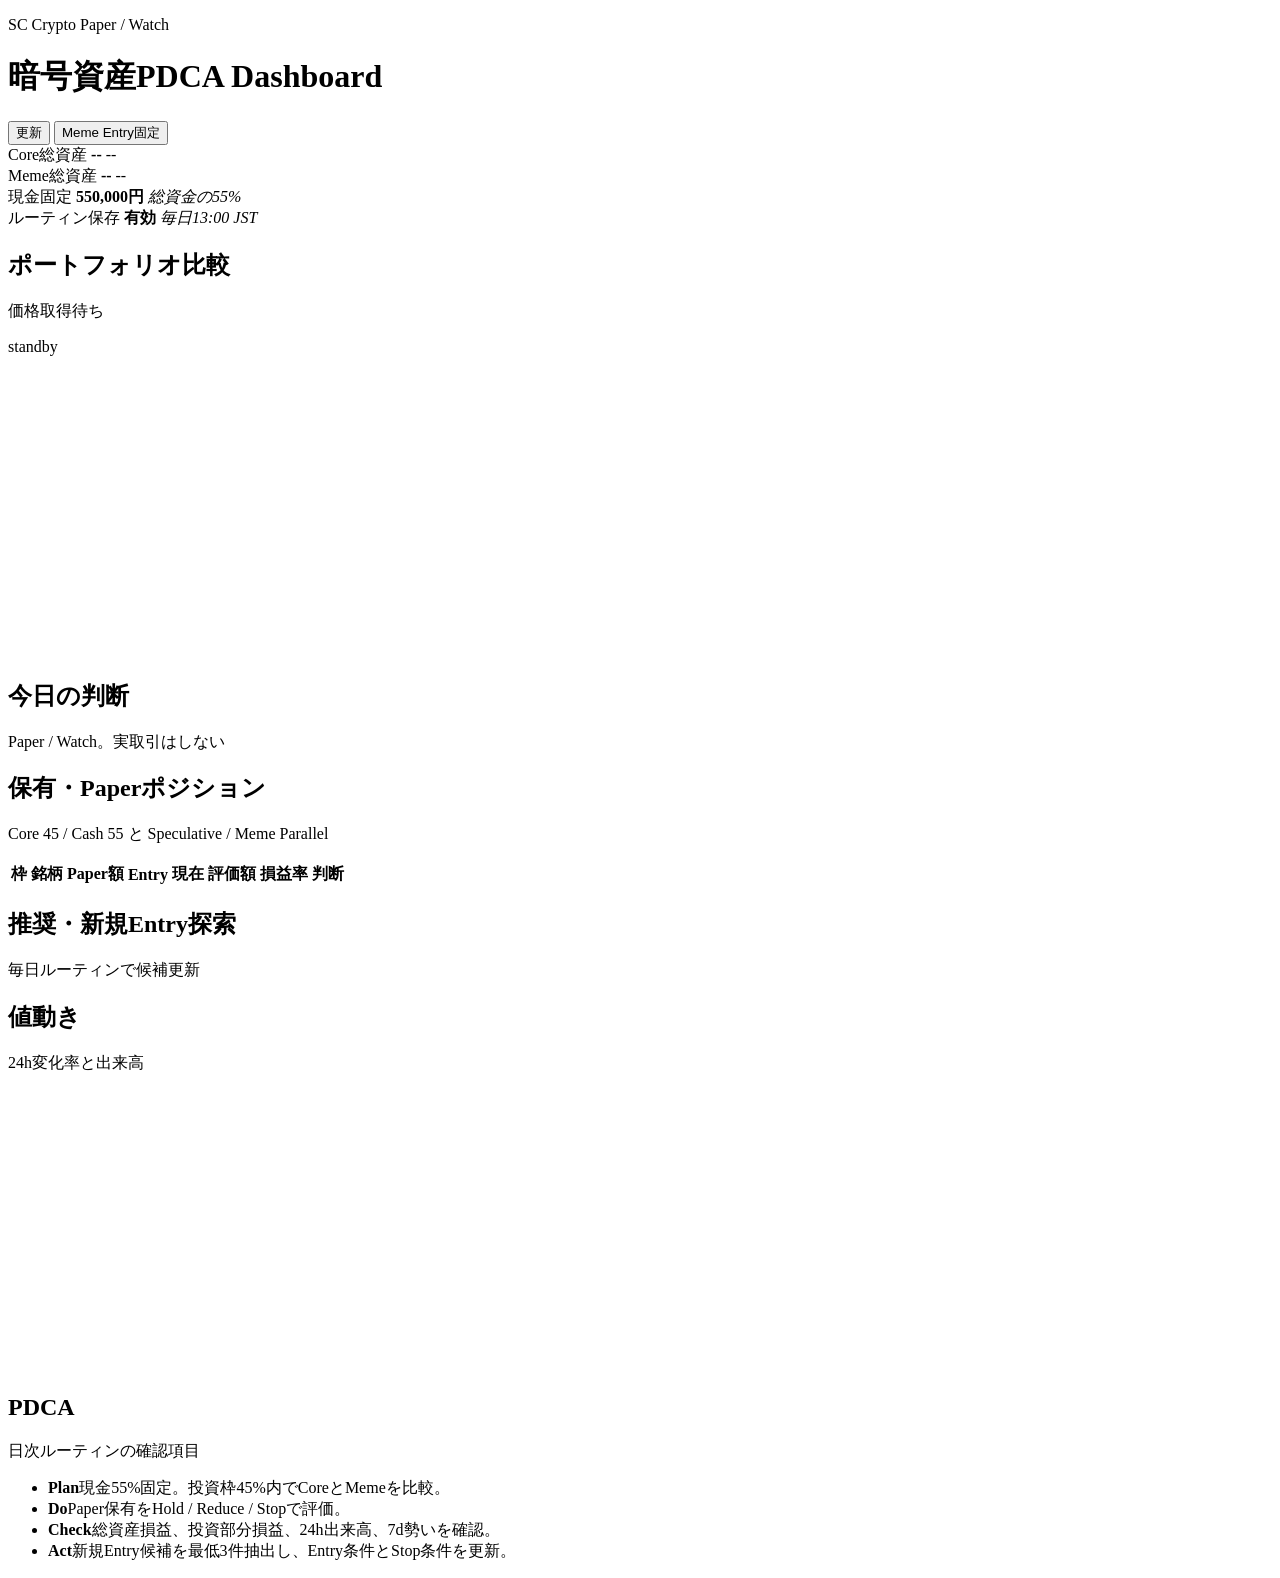
==== dashboard/crypto-pdca/index.html @ 44f3a02a "Add crypto PDCA dashboard: dashboard/crypto-pdca/index.html" ====
<!doctype html>
<html lang="ja">
  <head>
    <meta charset="utf-8" />
    <meta name="viewport" content="width=device-width, initial-scale=1" />
    <title>SC Crypto Dashboard</title>
    <link rel="stylesheet" href="./styles.css" />
  </head>
  <body>
    <main class="shell">
      <header class="topbar">
        <div>
          <p class="eyebrow">SC Crypto Paper / Watch</p>
          <h1>暗号資産PDCA Dashboard</h1>
        </div>
        <div class="actions">
          <button id="refreshBtn" type="button">更新</button>
          <button id="lockSpecBtn" type="button">Meme Entry固定</button>
        </div>
      </header>

      <section class="status-grid" aria-label="summary">
        <article class="metric primary">
          <span>Core総資産</span>
          <strong id="coreTotal">--</strong>
          <em id="corePnl">--</em>
        </article>
        <article class="metric accent">
          <span>Meme総資産</span>
          <strong id="memeTotal">--</strong>
          <em id="memePnl">--</em>
        </article>
        <article class="metric">
          <span>現金固定</span>
          <strong>550,000円</strong>
          <em>総資金の55%</em>
        </article>
        <article class="metric">
          <span>ルーティン保存</span>
          <strong>有効</strong>
          <em>毎日13:00 JST</em>
        </article>
      </section>

      <section class="dashboard">
        <section class="panel wide">
          <div class="panel-head">
            <div>
              <h2>ポートフォリオ比較</h2>
              <p id="lastUpdated">価格取得待ち</p>
            </div>
            <span id="apiStatus" class="pill">standby</span>
          </div>
          <div class="split">
            <div>
              <canvas id="assetCanvas" width="720" height="300" aria-label="asset chart"></canvas>
            </div>
            <div class="scenario-list" id="scenarioList"></div>
          </div>
        </section>

        <section class="panel">
          <div class="panel-head">
            <div>
              <h2>今日の判断</h2>
              <p>Paper / Watch。実取引はしない</p>
            </div>
          </div>
          <div id="decisionBox" class="decision-box"></div>
        </section>

        <section class="panel wide">
          <div class="panel-head">
            <div>
              <h2>保有・Paperポジション</h2>
              <p>Core 45 / Cash 55 と Speculative / Meme Parallel</p>
            </div>
          </div>
          <div class="table-wrap">
            <table>
              <thead>
                <tr>
                  <th>枠</th>
                  <th>銘柄</th>
                  <th>Paper額</th>
                  <th>Entry</th>
                  <th>現在</th>
                  <th>評価額</th>
                  <th>損益率</th>
                  <th>判断</th>
                </tr>
              </thead>
              <tbody id="positionsBody"></tbody>
            </table>
          </div>
        </section>

        <section class="panel">
          <div class="panel-head">
            <div>
              <h2>推奨・新規Entry探索</h2>
              <p>毎日ルーティンで候補更新</p>
            </div>
          </div>
          <div id="recommendations"></div>
        </section>

        <section class="panel wide">
          <div class="panel-head">
            <div>
              <h2>値動き</h2>
              <p>24h変化率と出来高</p>
            </div>
          </div>
          <canvas id="moveCanvas" width="1100" height="280" aria-label="movement chart"></canvas>
        </section>

        <section class="panel">
          <div class="panel-head">
            <div>
              <h2>PDCA</h2>
              <p>日次ルーティンの確認項目</p>
            </div>
          </div>
          <ul class="pdca">
            <li><b>Plan</b><span>現金55%固定。投資枠45%内でCoreとMemeを比較。</span></li>
            <li><b>Do</b><span>Paper保有をHold / Reduce / Stopで評価。</span></li>
            <li><b>Check</b><span>総資産損益、投資部分損益、24h出来高、7d勢いを確認。</span></li>
            <li><b>Act</b><span>新規Entry候補を最低3件抽出し、Entry条件とStop条件を更新。</span></li>
          </ul>
        </section>
      </section>
    </main>
    <script src="./app.js"></script>
  </body>
</html>
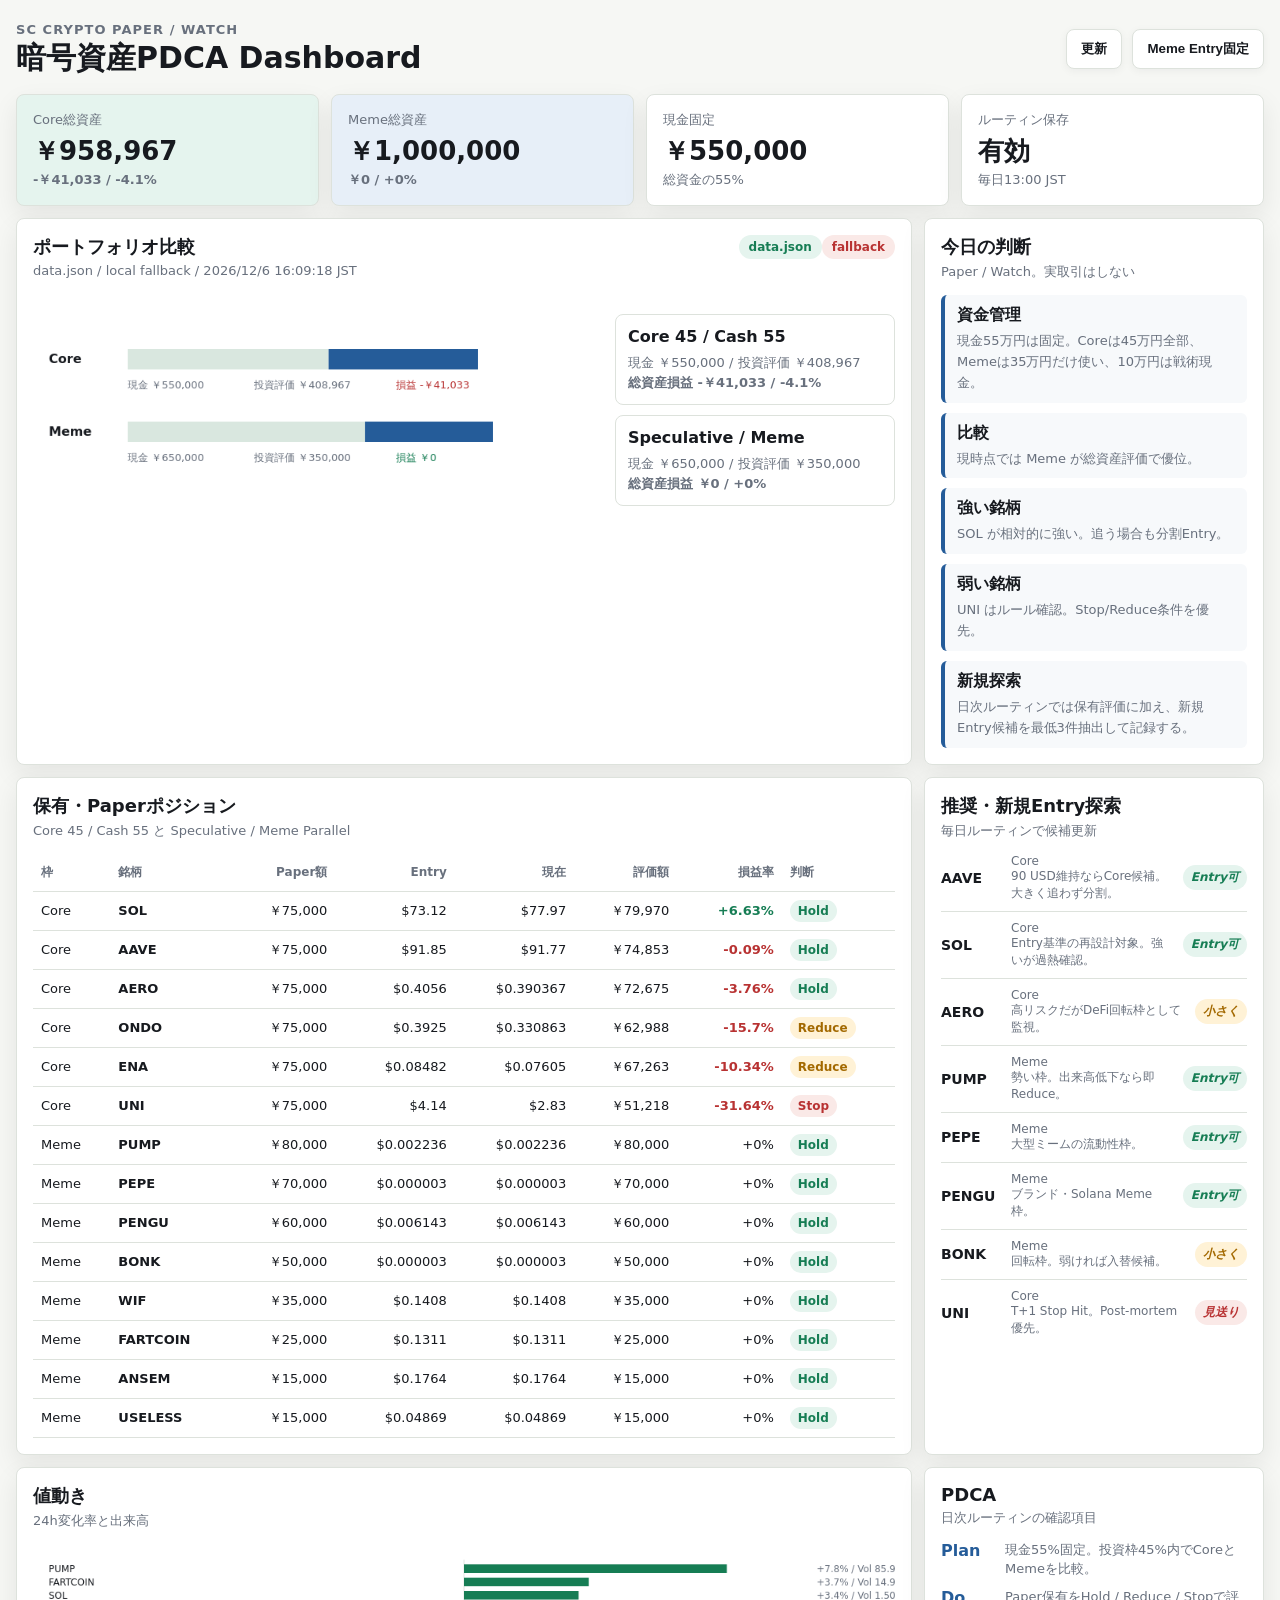
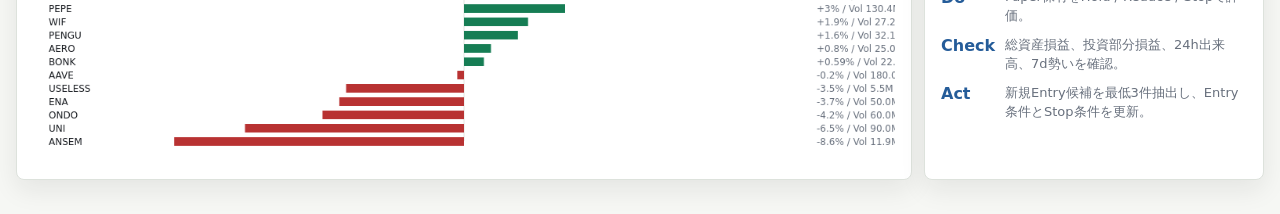
==== commit 3fab3b2d: "Show crypto dashboard data source" ====
--- a/dashboard/crypto-pdca/index.html
+++ b/dashboard/crypto-pdca/index.html
@@ -32,13 +32,13 @@
         </article>
         <article class="metric">
           <span>現金固定</span>
-          <strong>550,000円</strong>
-          <em>総資金の55%</em>
+          <strong id="fixedCash">--</strong>
+          <em id="fixedCashNote">総資金の55%</em>
         </article>
         <article class="metric">
           <span>ルーティン保存</span>
-          <strong>有効</strong>
-          <em>毎日13:00 JST</em>
+          <strong id="routineState">--</strong>
+          <em id="routineSchedule">--</em>
         </article>
       </section>
 
@@ -49,7 +49,7 @@
               <h2>ポートフォリオ比較</h2>
               <p id="lastUpdated">価格取得待ち</p>
             </div>
-            <span id="apiStatus" class="pill">standby</span>
+            <div class="pill-row"><span id="dataStatus" class="pill">data</span><span id="apiStatus" class="pill">standby</span></div>
           </div>
           <div class="split">
             <div>
--- a/dashboard/crypto-pdca/styles.css
+++ b/dashboard/crypto-pdca/styles.css
@@ -0,0 +1,390 @@
+:root {
+  color-scheme: light;
+  --bg: #f6f7f4;
+  --panel: #ffffff;
+  --ink: #171a1f;
+  --muted: #68707d;
+  --line: #dde2dc;
+  --green: #167d54;
+  --red: #b83232;
+  --blue: #255c99;
+  --amber: #a36900;
+  --soft-green: #e5f4ee;
+  --soft-blue: #e7eff8;
+  --soft-red: #fae9e7;
+  --shadow: 0 10px 26px rgba(23, 26, 31, 0.08);
+  font-family: ui-sans-serif, system-ui, -apple-system, BlinkMacSystemFont, "Segoe UI", sans-serif;
+}
+
+* {
+  box-sizing: border-box;
+}
+
+body {
+  margin: 0;
+  background: var(--bg);
+  color: var(--ink);
+}
+
+.shell {
+  width: min(1500px, calc(100vw - 32px));
+  margin: 0 auto;
+  padding: 22px 0 34px;
+}
+
+.topbar {
+  display: flex;
+  align-items: center;
+  justify-content: space-between;
+  gap: 18px;
+  margin-bottom: 18px;
+}
+
+.eyebrow {
+  margin: 0 0 4px;
+  color: var(--muted);
+  font-size: 13px;
+  font-weight: 700;
+  letter-spacing: 0.08em;
+  text-transform: uppercase;
+}
+
+h1,
+h2,
+p {
+  margin: 0;
+}
+
+h1 {
+  font-size: 30px;
+  line-height: 1.15;
+}
+
+h2 {
+  font-size: 18px;
+}
+
+button {
+  border: 1px solid var(--line);
+  border-radius: 8px;
+  background: var(--panel);
+  color: var(--ink);
+  cursor: pointer;
+  font-weight: 700;
+  padding: 10px 14px;
+  box-shadow: 0 2px 8px rgba(23, 26, 31, 0.05);
+}
+
+button:hover {
+  border-color: #b9c1ba;
+}
+
+.actions {
+  display: flex;
+  gap: 10px;
+  flex-wrap: wrap;
+  justify-content: flex-end;
+}
+
+.status-grid {
+  display: grid;
+  grid-template-columns: repeat(4, minmax(0, 1fr));
+  gap: 12px;
+  margin-bottom: 12px;
+}
+
+.metric {
+  background: var(--panel);
+  border: 1px solid var(--line);
+  border-radius: 8px;
+  padding: 16px;
+  box-shadow: var(--shadow);
+  min-height: 112px;
+}
+
+.metric span,
+.metric em {
+  display: block;
+  color: var(--muted);
+  font-style: normal;
+  font-size: 13px;
+}
+
+.metric strong {
+  display: block;
+  margin: 8px 0 6px;
+  font-size: 26px;
+  line-height: 1.1;
+}
+
+.metric.primary {
+  background: var(--soft-green);
+}
+
+.metric.accent {
+  background: var(--soft-blue);
+}
+
+.dashboard {
+  display: grid;
+  grid-template-columns: minmax(0, 1.45fr) minmax(340px, 0.55fr);
+  gap: 12px;
+}
+
+.panel {
+  background: var(--panel);
+  border: 1px solid var(--line);
+  border-radius: 8px;
+  padding: 16px;
+  box-shadow: var(--shadow);
+  min-width: 0;
+}
+
+.panel.wide {
+  grid-column: span 1;
+}
+
+.panel-head {
+  display: flex;
+  align-items: start;
+  justify-content: space-between;
+  gap: 12px;
+  margin-bottom: 14px;
+}
+
+.panel-head p {
+  margin-top: 4px;
+  color: var(--muted);
+  font-size: 13px;
+}
+
+.pill {
+  display: inline-flex;
+  align-items: center;
+  border-radius: 999px;
+  padding: 5px 10px;
+  background: #eef1ee;
+  color: var(--muted);
+  font-size: 12px;
+  font-weight: 800;
+  white-space: nowrap;
+}
+
+.pill.good {
+  background: var(--soft-green);
+  color: var(--green);
+}
+
+.pill.bad {
+  background: var(--soft-red);
+  color: var(--red);
+}
+
+.split {
+  display: grid;
+  grid-template-columns: minmax(0, 1fr) 280px;
+  gap: 14px;
+  align-items: center;
+}
+
+canvas {
+  max-width: 100%;
+  height: auto;
+  display: block;
+}
+
+.scenario-list {
+  display: grid;
+  gap: 10px;
+}
+
+.scenario-card {
+  border: 1px solid var(--line);
+  border-radius: 8px;
+  padding: 12px;
+}
+
+.scenario-card b {
+  display: block;
+  margin-bottom: 6px;
+}
+
+.scenario-card span {
+  color: var(--muted);
+  font-size: 13px;
+}
+
+.decision-box {
+  display: grid;
+  gap: 10px;
+}
+
+.decision {
+  border-left: 4px solid var(--blue);
+  background: #f7f9fb;
+  padding: 10px 12px;
+  border-radius: 6px;
+}
+
+.decision strong {
+  display: block;
+  margin-bottom: 4px;
+}
+
+.decision span {
+  color: var(--muted);
+  font-size: 13px;
+  line-height: 1.45;
+}
+
+.table-wrap {
+  overflow-x: auto;
+}
+
+table {
+  width: 100%;
+  border-collapse: collapse;
+  min-width: 860px;
+  font-size: 13px;
+}
+
+th,
+td {
+  padding: 10px 8px;
+  border-bottom: 1px solid var(--line);
+  text-align: right;
+  white-space: nowrap;
+}
+
+th:first-child,
+td:first-child,
+th:nth-child(2),
+td:nth-child(2),
+th:last-child,
+td:last-child {
+  text-align: left;
+}
+
+th {
+  color: var(--muted);
+  font-size: 12px;
+}
+
+.gain {
+  color: var(--green);
+  font-weight: 800;
+}
+
+.loss {
+  color: var(--red);
+  font-weight: 800;
+}
+
+.tag {
+  border-radius: 999px;
+  padding: 4px 8px;
+  background: #eef1ee;
+  color: var(--muted);
+  font-size: 12px;
+  font-weight: 800;
+}
+
+.tag.buy {
+  background: var(--soft-green);
+  color: var(--green);
+}
+
+.tag.caution {
+  background: #fff2d6;
+  color: var(--amber);
+}
+
+.tag.stop {
+  background: var(--soft-red);
+  color: var(--red);
+}
+
+.rec-list {
+  display: grid;
+  gap: 9px;
+}
+
+.rec-item {
+  display: grid;
+  grid-template-columns: 60px 1fr auto;
+  gap: 10px;
+  align-items: center;
+  border-bottom: 1px solid var(--line);
+  padding-bottom: 9px;
+}
+
+.rec-item:last-child {
+  border-bottom: 0;
+  padding-bottom: 0;
+}
+
+.rec-item b {
+  font-size: 14px;
+}
+
+.rec-item span {
+  display: block;
+  color: var(--muted);
+  font-size: 12px;
+}
+
+.pdca {
+  margin: 0;
+  padding: 0;
+  list-style: none;
+  display: grid;
+  gap: 10px;
+}
+
+.pdca li {
+  display: grid;
+  grid-template-columns: 56px 1fr;
+  gap: 8px;
+}
+
+.pdca b {
+  color: var(--blue);
+}
+
+.pdca span {
+  color: var(--muted);
+  font-size: 13px;
+  line-height: 1.45;
+}
+
+@media (max-width: 1050px) {
+  .status-grid,
+  .dashboard,
+  .split {
+    grid-template-columns: 1fr;
+  }
+
+  .topbar {
+    align-items: flex-start;
+    flex-direction: column;
+  }
+}
+
+@media (max-width: 640px) {
+  .shell {
+    width: min(100vw - 20px, 1500px);
+    padding-top: 14px;
+  }
+
+  .status-grid {
+    gap: 10px;
+  }
+
+  h1 {
+    font-size: 24px;
+  }
+
+  .metric strong {
+    font-size: 22px;
+  }
+}
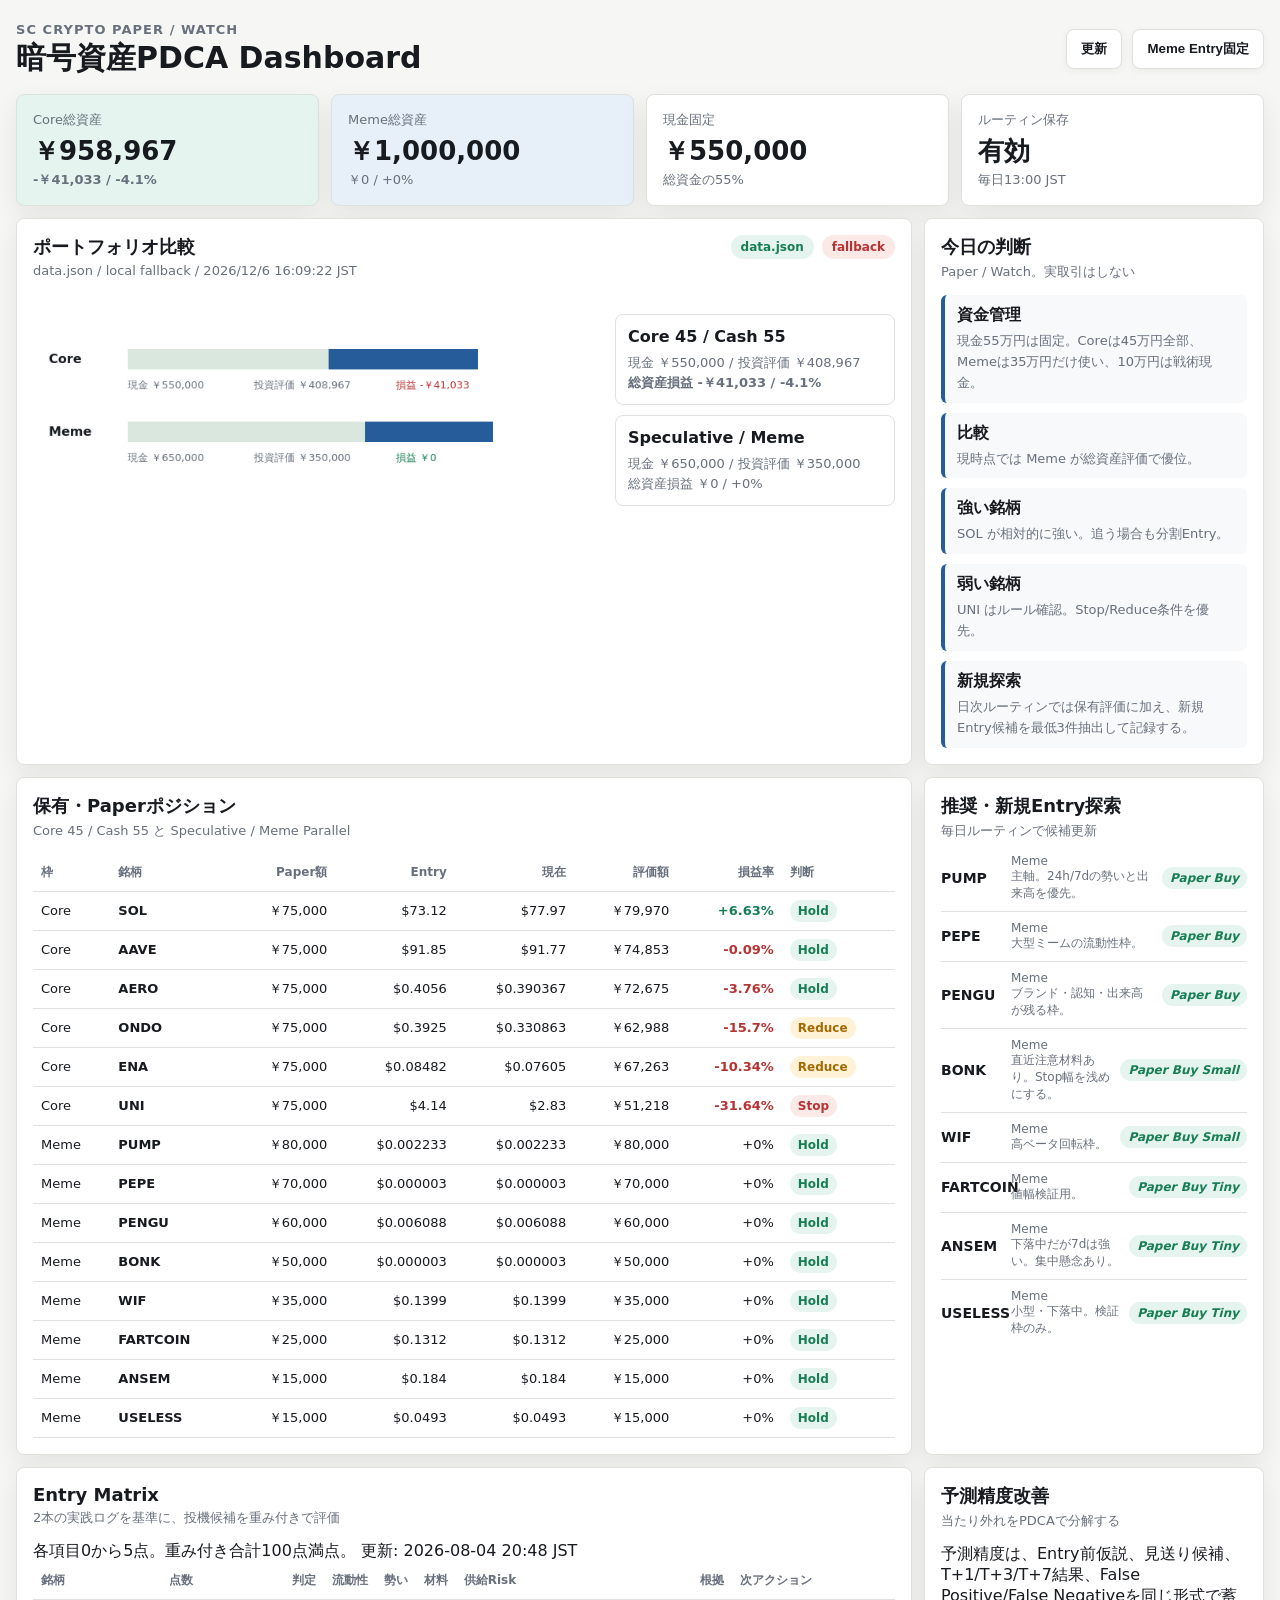
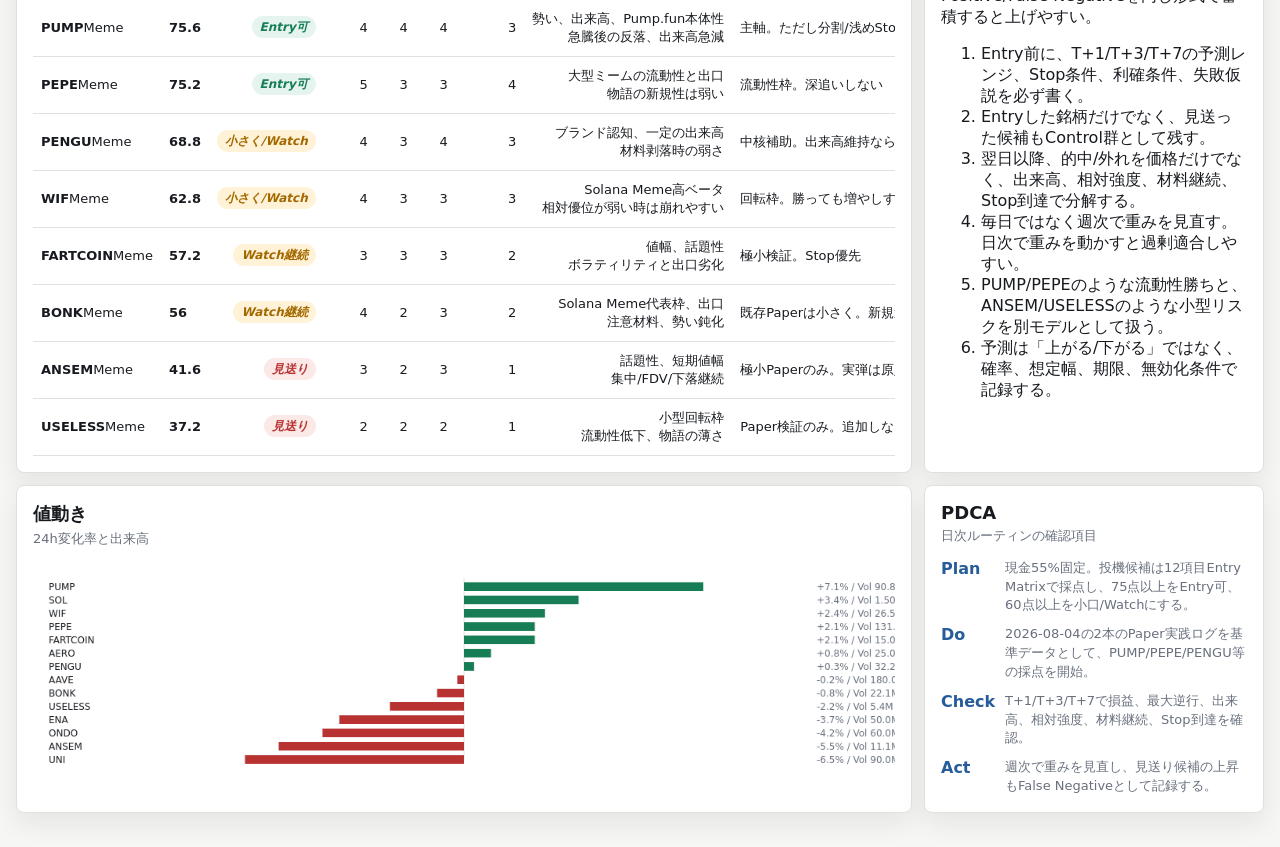
==== commit 78d866e1: "Add entry matrix dashboard sections" ====
--- a/dashboard/crypto-pdca/index.html
+++ b/dashboard/crypto-pdca/index.html
@@ -108,6 +108,26 @@
         <section class="panel wide">
           <div class="panel-head">
             <div>
+              <h2>Entry Matrix</h2>
+              <p>2本の実践ログを基準に、投機候補を重み付きで評価</p>
+            </div>
+          </div>
+          <div id="entryMatrix"></div>
+        </section>
+
+        <section class="panel">
+          <div class="panel-head">
+            <div>
+              <h2>予測精度改善</h2>
+              <p>当たり外れをPDCAで分解する</p>
+            </div>
+          </div>
+          <div id="predictionImprovement"></div>
+        </section>
+
+        <section class="panel wide">
+          <div class="panel-head">
+            <div>
               <h2>値動き</h2>
               <p>24h変化率と出来高</p>
             </div>
--- a/dashboard/crypto-pdca/styles.css
+++ b/dashboard/crypto-pdca/styles.css
@@ -388,3 +388,11 @@
     font-size: 22px;
   }
 }
+
+
+.pill-row {
+  display: flex;
+  gap: 8px;
+  align-items: center;
+  flex-wrap: wrap;
+}
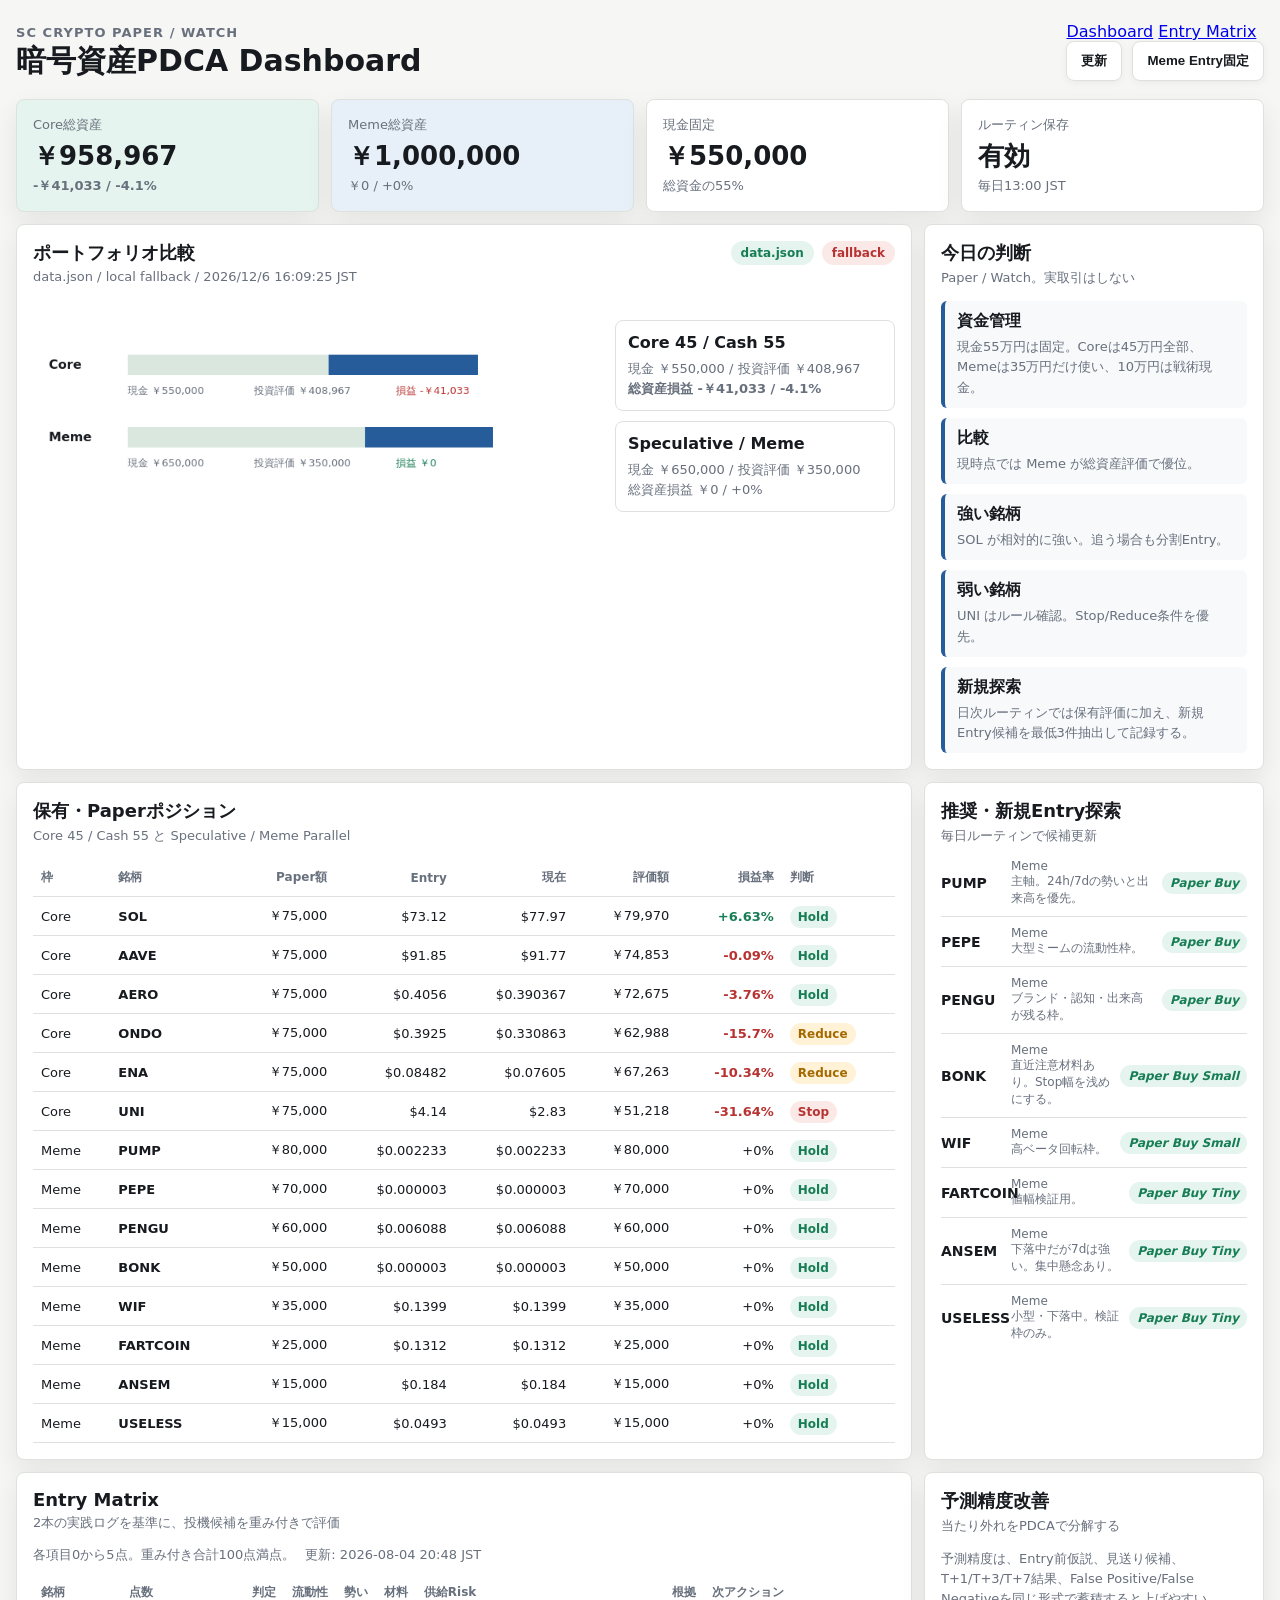
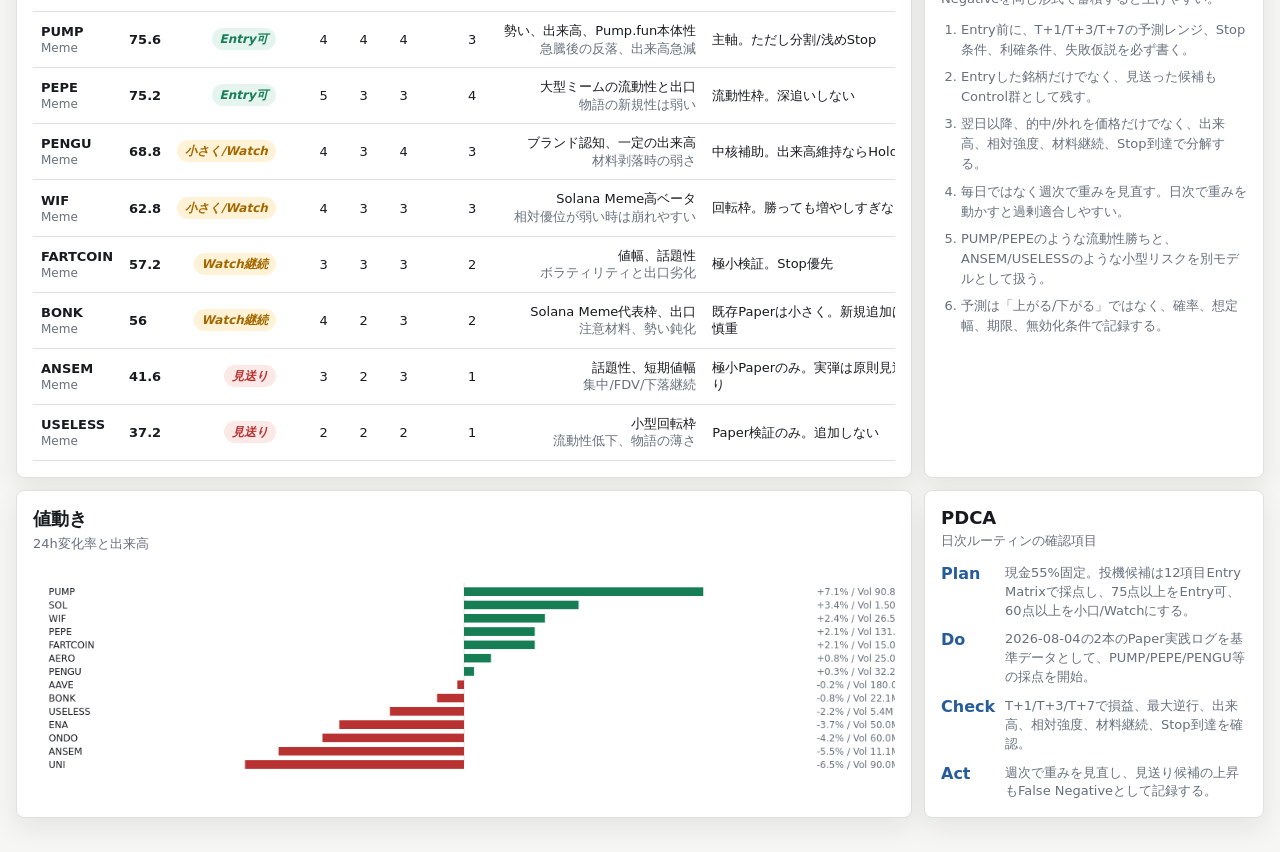
==== commit 2b72d4b1: "Link crypto dashboard to entry matrix page" ====
--- a/dashboard/crypto-pdca/index.html
+++ b/dashboard/crypto-pdca/index.html
@@ -13,9 +13,15 @@
           <p class="eyebrow">SC Crypto Paper / Watch</p>
           <h1>暗号資産PDCA Dashboard</h1>
         </div>
-        <div class="actions">
-          <button id="refreshBtn" type="button">更新</button>
-          <button id="lockSpecBtn" type="button">Meme Entry固定</button>
+        <div class="top-actions">
+          <nav class="page-nav" aria-label="pages">
+            <a class="active" href="./">Dashboard</a>
+            <a href="./matrix.html">Entry Matrix</a>
+          </nav>
+          <div class="actions">
+            <button id="refreshBtn" type="button">更新</button>
+            <button id="lockSpecBtn" type="button">Meme Entry固定</button>
+          </div>
         </div>
       </header>
 
--- a/dashboard/crypto-pdca/styles.css
+++ b/dashboard/crypto-pdca/styles.css
@@ -396,3 +396,50 @@
   align-items: center;
   flex-wrap: wrap;
 }
+
+
+.matrix-summary {
+  display: flex;
+  gap: 10px;
+  flex-wrap: wrap;
+  color: var(--muted);
+  font-size: 13px;
+  margin-bottom: 10px;
+}
+
+.matrix-table td:first-child span {
+  display: block;
+  color: var(--muted);
+  font-size: 12px;
+  margin-top: 2px;
+}
+
+.matrix-table .text-cell {
+  min-width: 220px;
+  white-space: normal;
+  line-height: 1.35;
+}
+
+.matrix-table .text-cell span {
+  color: var(--muted);
+}
+
+.prediction-summary,
+.empty {
+  color: var(--muted);
+  font-size: 13px;
+  line-height: 1.55;
+  margin-bottom: 10px;
+}
+
+.improvement-list {
+  margin: 0;
+  padding-left: 20px;
+  color: var(--muted);
+  font-size: 13px;
+  line-height: 1.55;
+}
+
+.improvement-list li + li {
+  margin-top: 7px;
+}
